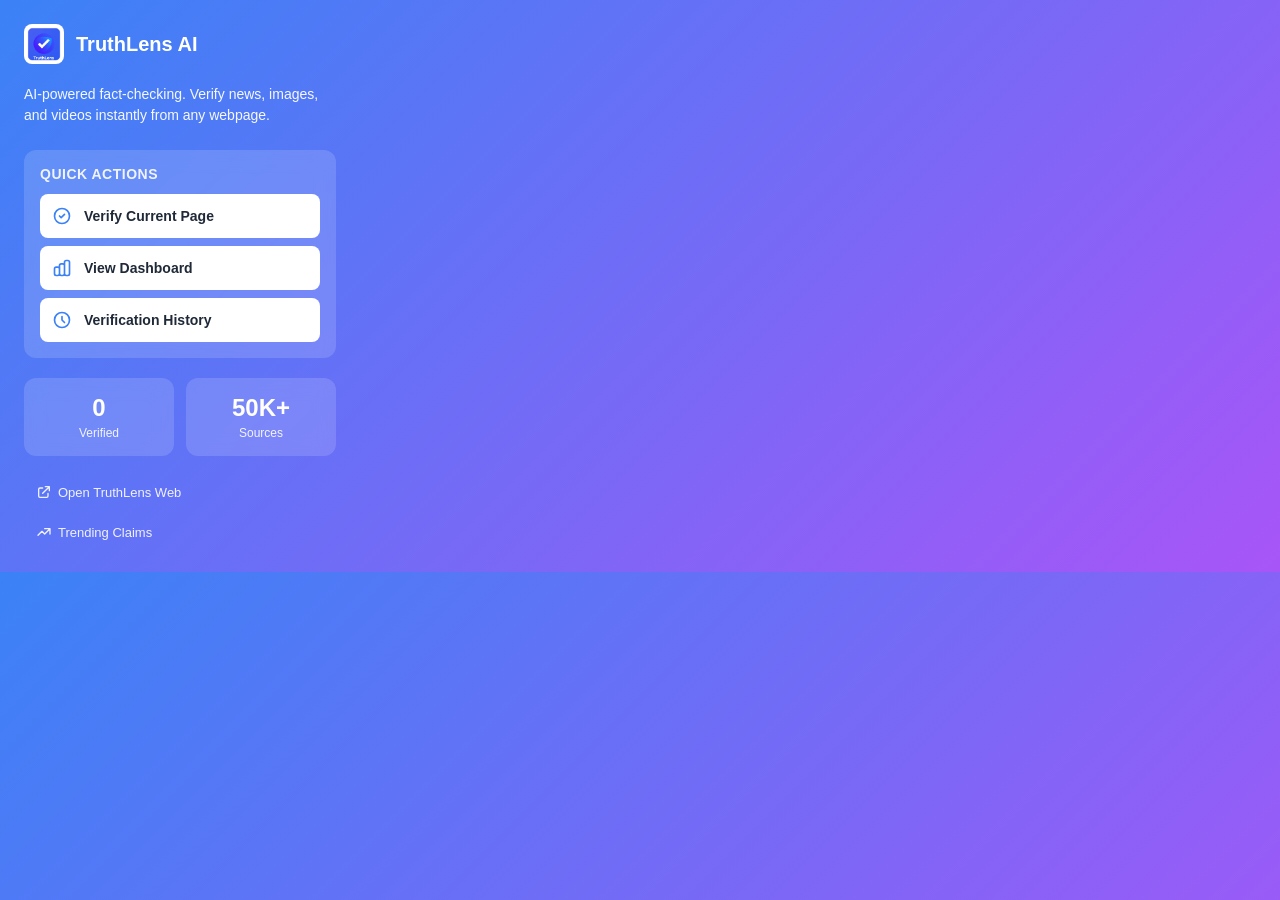
==== browser-extension/popup.html @ 5ce4b099 "Browser extension with one-click verification" ====
<!DOCTYPE html>
<html lang="en">
<head>
  <meta charset="UTF-8">
  <meta name="viewport" content="width=device-width, initial-scale=1.0">
  <title>TruthLens AI</title>
  <style>
    * {
      margin: 0;
      padding: 0;
      box-sizing: border-box;
    }

    body {
      width: 360px;
      font-family: -apple-system, BlinkMacSystemFont, 'Segoe UI', sans-serif;
      background: linear-gradient(135deg, #3b82f6 0%, #a855f7 100%);
      color: white;
    }

    .container {
      padding: 24px;
    }

    .logo {
      display: flex;
      align-items: center;
      gap: 12px;
      margin-bottom: 20px;
    }

    .logo img {
      width: 40px;
      height: 40px;
      border-radius: 8px;
    }

    .logo h1 {
      font-size: 20px;
      font-weight: 700;
    }

    .tagline {
      font-size: 14px;
      opacity: 0.95;
      margin-bottom: 24px;
      line-height: 1.5;
    }

    .quick-actions {
      background: rgba(255, 255, 255, 0.15);
      backdrop-filter: blur(10px);
      border-radius: 12px;
      padding: 16px;
      margin-bottom: 20px;
    }

    .quick-actions h2 {
      font-size: 14px;
      font-weight: 700;
      text-transform: uppercase;
      letter-spacing: 0.5px;
      margin-bottom: 12px;
      opacity: 0.9;
    }

    .action-btn {
      display: flex;
      align-items: center;
      gap: 12px;
      width: 100%;
      padding: 12px;
      background: white;
      color: #1f2937;
      border: none;
      border-radius: 8px;
      cursor: pointer;
      font-size: 14px;
      font-weight: 600;
      margin-bottom: 8px;
      transition: transform 0.2s, box-shadow 0.2s;
    }

    .action-btn:last-child {
      margin-bottom: 0;
    }

    .action-btn:hover {
      transform: translateY(-2px);
      box-shadow: 0 4px 12px rgba(0, 0, 0, 0.15);
    }

    .action-btn svg {
      width: 20px;
      height: 20px;
      color: #3b82f6;
    }

    .stats {
      display: grid;
      grid-template-columns: 1fr 1fr;
      gap: 12px;
      margin-bottom: 20px;
    }

    .stat-card {
      background: rgba(255, 255, 255, 0.15);
      backdrop-filter: blur(10px);
      border-radius: 12px;
      padding: 16px;
      text-align: center;
    }

    .stat-value {
      font-size: 24px;
      font-weight: 800;
      margin-bottom: 4px;
    }

    .stat-label {
      font-size: 12px;
      opacity: 0.9;
    }

    .footer-links {
      display: flex;
      flex-direction: column;
      gap: 8px;
    }

    .footer-link {
      color: white;
      text-decoration: none;
      font-size: 13px;
      opacity: 0.9;
      display: flex;
      align-items: center;
      gap: 6px;
      padding: 8px 12px;
      border-radius: 6px;
      transition: background 0.2s;
    }

    .footer-link:hover {
      background: rgba(255, 255, 255, 0.15);
      opacity: 1;
    }

    .footer-link svg {
      width: 16px;
      height: 16px;
    }
  </style>
</head>
<body>
  <div class="container">
    <div class="logo">
      <img src="icons/icon-48.png" alt="TruthLens AI">
      <h1>TruthLens AI</h1>
    </div>

    <p class="tagline">
      AI-powered fact-checking. Verify news, images, and videos instantly from any webpage.
    </p>

    <div class="quick-actions">
      <h2>Quick Actions</h2>
      <button class="action-btn" id="verify-current">
        <svg fill="none" viewBox="0 0 24 24" stroke="currentColor">
          <path stroke-linecap="round" stroke-linejoin="round" stroke-width="2" d="M9 12l2 2 4-4m6 2a9 9 0 11-18 0 9 9 0 0118 0z"/>
        </svg>
        Verify Current Page
      </button>
      <button class="action-btn" id="open-dashboard">
        <svg fill="none" viewBox="0 0 24 24" stroke="currentColor">
          <path stroke-linecap="round" stroke-linejoin="round" stroke-width="2" d="M9 19v-6a2 2 0 00-2-2H5a2 2 0 00-2 2v6a2 2 0 002 2h2a2 2 0 002-2zm0 0V9a2 2 0 012-2h2a2 2 0 012 2v10m-6 0a2 2 0 002 2h2a2 2 0 002-2m0 0V5a2 2 0 012-2h2a2 2 0 012 2v14a2 2 0 01-2 2h-2a2 2 0 01-2-2z"/>
        </svg>
        View Dashboard
      </button>
      <button class="action-btn" id="view-history">
        <svg fill="none" viewBox="0 0 24 24" stroke="currentColor">
          <path stroke-linecap="round" stroke-linejoin="round" stroke-width="2" d="M12 8v4l3 3m6-3a9 9 0 11-18 0 9 9 0 0118 0z"/>
        </svg>
        Verification History
      </button>
    </div>

    <div class="stats">
      <div class="stat-card">
        <div class="stat-value" id="total-verifications">0</div>
        <div class="stat-label">Verified</div>
      </div>
      <div class="stat-card">
        <div class="stat-value">50K+</div>
        <div class="stat-label">Sources</div>
      </div>
    </div>

    <div class="footer-links">
      <a href="https://truthlens.ai" target="_blank" class="footer-link">
        <svg fill="none" viewBox="0 0 24 24" stroke="currentColor">
          <path stroke-linecap="round" stroke-linejoin="round" stroke-width="2" d="M10 6H6a2 2 0 00-2 2v10a2 2 0 002 2h10a2 2 0 002-2v-4M14 4h6m0 0v6m0-6L10 14"/>
        </svg>
        Open TruthLens Web
      </a>
      <a href="https://truthlens.ai/trending" target="_blank" class="footer-link">
        <svg fill="none" viewBox="0 0 24 24" stroke="currentColor">
          <path stroke-linecap="round" stroke-linejoin="round" stroke-width="2" d="M13 7h8m0 0v8m0-8l-8 8-4-4-6 6"/>
        </svg>
        Trending Claims
      </a>
    </div>
  </div>

  <script src="popup.js"></script>
</body>
</html>
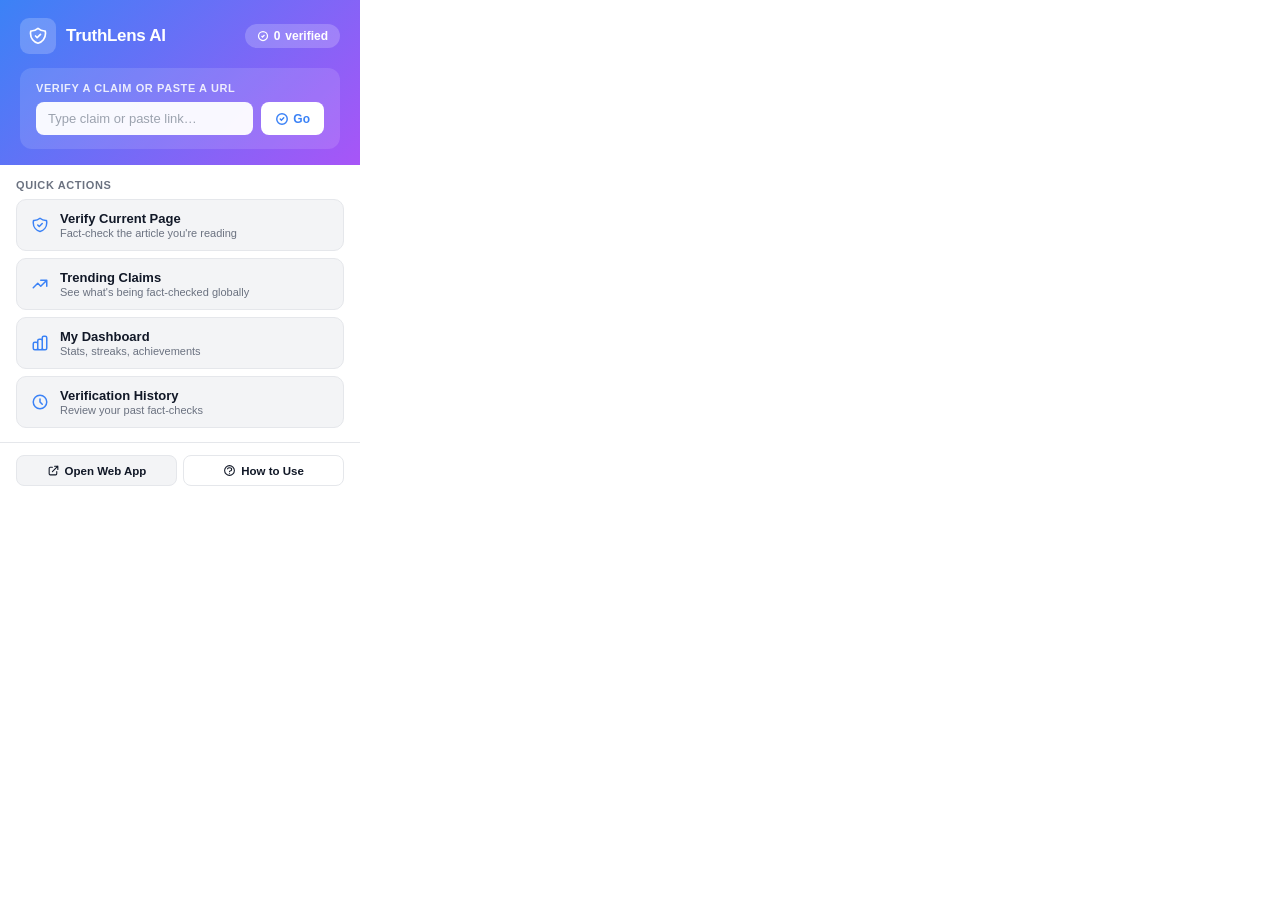
==== commit 9a8f9cf0: "Browser Extension v2.0 – Complete Rewrite" ====
--- a/browser-extension/popup.html
+++ b/browser-extension/popup.html
@@ -5,211 +5,415 @@
   <meta name="viewport" content="width=device-width, initial-scale=1.0">
   <title>TruthLens AI</title>
   <style>
-    * {
-      margin: 0;
-      padding: 0;
-      box-sizing: border-box;
+    *, *::before, *::after { box-sizing: border-box; margin: 0; padding: 0; }
+
+    :root {
+      --brand-blue: #3b82f6;
+      --brand-purple: #a855f7;
+      --brand-grad: linear-gradient(135deg, #3b82f6 0%, #a855f7 100%);
+      --surface: #fff;
+      --muted: #f3f4f6;
+      --border: #e5e7eb;
+      --text: #111827;
+      --text-sub: #6b7280;
+      --radius: 10px;
     }
 
     body {
       width: 360px;
-      font-family: -apple-system, BlinkMacSystemFont, 'Segoe UI', sans-serif;
-      background: linear-gradient(135deg, #3b82f6 0%, #a855f7 100%);
-      color: white;
-    }
-
-    .container {
-      padding: 24px;
-    }
-
-    .logo {
-      display: flex;
-      align-items: center;
-      gap: 12px;
-      margin-bottom: 20px;
-    }
-
-    .logo img {
-      width: 40px;
-      height: 40px;
-      border-radius: 8px;
-    }
-
-    .logo h1 {
-      font-size: 20px;
+      min-height: 400px;
+      font-family: -apple-system, BlinkMacSystemFont, 'Segoe UI', Roboto, sans-serif;
+      background: var(--surface);
+      color: var(--text);
+      font-size: 14px;
+    }
+
+    /* ── Header ── */
+    .header {
+      background: var(--brand-grad);
+      padding: 18px 20px 16px;
+      color: #fff;
+    }
+    .header-top {
+      display: flex;
+      align-items: center;
+      justify-content: space-between;
+      margin-bottom: 14px;
+    }
+    .brand {
+      display: flex;
+      align-items: center;
+      gap: 10px;
+    }
+    .brand-icon {
+      width: 36px;
+      height: 36px;
+      background: rgba(255,255,255,0.2);
+      border-radius: 9px;
+      display: flex;
+      align-items: center;
+      justify-content: center;
+    }
+    .brand h1 {
+      font-size: 17px;
+      font-weight: 800;
+      letter-spacing: -0.3px;
+    }
+    .stat-chip {
+      background: rgba(255,255,255,0.2);
+      border-radius: 20px;
+      padding: 5px 12px;
+      font-size: 12px;
       font-weight: 700;
-    }
-
-    .tagline {
-      font-size: 14px;
-      opacity: 0.95;
-      margin-bottom: 24px;
-      line-height: 1.5;
-    }
-
-    .quick-actions {
-      background: rgba(255, 255, 255, 0.15);
-      backdrop-filter: blur(10px);
+      display: flex;
+      align-items: center;
+      gap: 5px;
+    }
+
+    /* ── Quick Input ── */
+    .quick-input-section {
+      padding: 14px 16px;
+      background: rgba(255,255,255,0.12);
       border-radius: 12px;
-      padding: 16px;
-      margin-bottom: 20px;
-    }
-
-    .quick-actions h2 {
-      font-size: 14px;
+    }
+    .quick-input-label {
+      font-size: 11px;
       font-weight: 700;
       text-transform: uppercase;
-      letter-spacing: 0.5px;
-      margin-bottom: 12px;
-      opacity: 0.9;
-    }
-
-    .action-btn {
-      display: flex;
-      align-items: center;
-      gap: 12px;
-      width: 100%;
-      padding: 12px;
-      background: white;
-      color: #1f2937;
+      letter-spacing: 0.6px;
+      opacity: 0.85;
+      margin-bottom: 8px;
+    }
+    .quick-input-row {
+      display: flex;
+      gap: 8px;
+    }
+    .quick-input {
+      flex: 1;
+      padding: 9px 12px;
+      background: rgba(255,255,255,0.95);
       border: none;
       border-radius: 8px;
+      font-size: 13px;
+      color: #111827;
+      outline: none;
+      font-family: inherit;
+    }
+    .quick-input::placeholder { color: #9ca3af; }
+    .quick-verify-btn {
+      padding: 9px 14px;
+      background: #fff;
+      color: #3b82f6;
+      border: none;
+      border-radius: 8px;
+      font-size: 12px;
+      font-weight: 700;
       cursor: pointer;
-      font-size: 14px;
+      display: flex;
+      align-items: center;
+      gap: 4px;
+      transition: background 0.15s;
+    }
+    .quick-verify-btn:hover { background: #eff6ff; }
+    .quick-verify-btn:disabled { opacity: 0.5; cursor: not-allowed; }
+
+    /* ── Body ── */
+    .body { padding: 14px 16px; display: flex; flex-direction: column; gap: 14px; }
+
+    /* ── Quick Actions ── */
+    .section-title {
+      font-size: 11px;
+      font-weight: 700;
+      text-transform: uppercase;
+      letter-spacing: 0.6px;
+      color: var(--text-sub);
+      margin-bottom: 8px;
+    }
+
+    .action-grid {
+      display: flex;
+      flex-direction: column;
+      gap: 7px;
+    }
+
+    .action-btn {
+      display: flex;
+      align-items: center;
+      gap: 11px;
+      width: 100%;
+      padding: 11px 14px;
+      background: var(--muted);
+      border: 1.5px solid var(--border);
+      border-radius: var(--radius);
+      cursor: pointer;
+      font-size: 13px;
       font-weight: 600;
-      margin-bottom: 8px;
-      transition: transform 0.2s, box-shadow 0.2s;
-    }
-
-    .action-btn:last-child {
-      margin-bottom: 0;
-    }
-
+      color: var(--text);
+      transition: background 0.15s, border-color 0.15s, transform 0.15s;
+      font-family: inherit;
+      text-align: left;
+    }
     .action-btn:hover {
-      transform: translateY(-2px);
-      box-shadow: 0 4px 12px rgba(0, 0, 0, 0.15);
-    }
-
+      background: #eff6ff;
+      border-color: #bfdbfe;
+      transform: translateX(2px);
+    }
     .action-btn svg {
-      width: 20px;
-      height: 20px;
-      color: #3b82f6;
-    }
-
-    .stats {
-      display: grid;
-      grid-template-columns: 1fr 1fr;
-      gap: 12px;
-      margin-bottom: 20px;
-    }
-
-    .stat-card {
-      background: rgba(255, 255, 255, 0.15);
-      backdrop-filter: blur(10px);
-      border-radius: 12px;
-      padding: 16px;
-      text-align: center;
-    }
-
-    .stat-value {
-      font-size: 24px;
+      width: 18px;
+      height: 18px;
+      color: var(--brand-blue);
+      flex-shrink: 0;
+    }
+    .action-btn .btn-desc {
+      font-size: 11px;
+      color: var(--text-sub);
+      font-weight: 400;
+      display: block;
+      margin-top: 1px;
+    }
+
+    /* ── Inline Result (in popup) ── */
+    #popup-result { display: none; }
+    #popup-result.visible { display: block; }
+
+    .popup-loading {
+      display: flex;
+      align-items: center;
+      gap: 10px;
+      padding: 12px 14px;
+      background: #eff6ff;
+      border-radius: var(--radius);
+      border: 1px solid #bfdbfe;
+    }
+    .spinner-sm {
+      width: 18px; height: 18px;
+      border: 2.5px solid #bfdbfe;
+      border-top-color: #3b82f6;
+      border-radius: 50%;
+      animation: spin 0.7s linear infinite;
+      flex-shrink: 0;
+    }
+    @keyframes spin { to { transform: rotate(360deg); } }
+    .popup-loading span { font-size: 13px; color: #1d4ed8; font-weight: 600; }
+
+    .popup-result-card {
+      border-radius: var(--radius);
+      overflow: hidden;
+      border: 1.5px solid var(--border);
+    }
+    .popup-score-row {
+      display: flex;
+      align-items: center;
+      justify-content: space-between;
+      padding: 12px 14px;
+    }
+    .popup-score-val {
+      font-size: 28px;
+      font-weight: 900;
+    }
+    .popup-status-badge {
+      font-size: 11px;
       font-weight: 800;
-      margin-bottom: 4px;
-    }
-
-    .stat-label {
+      letter-spacing: 0.5px;
+      padding: 5px 12px;
+      border-radius: 20px;
+    }
+    .popup-claim-text {
+      padding: 0 14px 10px;
+      font-size: 12.5px;
+      color: var(--text-sub);
+      line-height: 1.5;
+      font-style: italic;
+      border-bottom: 1px solid var(--border);
+    }
+    .popup-explanation {
+      padding: 10px 14px;
+      font-size: 12.5px;
+      color: #374151;
+      line-height: 1.6;
+      max-height: 80px;
+      overflow: hidden;
+    }
+    .popup-actions {
+      display: flex;
+      gap: 6px;
+      padding: 10px 14px;
+      background: var(--muted);
+      border-top: 1px solid var(--border);
+    }
+    .popup-action-btn {
+      flex: 1;
+      padding: 8px;
+      border-radius: 7px;
       font-size: 12px;
-      opacity: 0.9;
-    }
-
-    .footer-links {
+      font-weight: 700;
+      cursor: pointer;
+      border: none;
+      font-family: inherit;
+      transition: opacity 0.15s;
+    }
+    .popup-action-btn:hover { opacity: 0.85; }
+    .popup-action-primary {
+      background: var(--brand-grad);
+      color: #fff;
+    }
+    .popup-action-secondary {
+      background: #fff;
+      color: var(--brand-blue);
+      border: 1.5px solid #bfdbfe;
+    }
+
+    /* ── Recent Verifications ── */
+    .recent-list {
       display: flex;
       flex-direction: column;
-      gap: 8px;
-    }
-
+      gap: 6px;
+    }
+    .recent-item {
+      display: flex;
+      align-items: center;
+      justify-content: space-between;
+      padding: 9px 12px;
+      background: var(--muted);
+      border-radius: 8px;
+      cursor: pointer;
+      transition: background 0.15s;
+      border: 1px solid transparent;
+    }
+    .recent-item:hover { background: #eff6ff; border-color: #bfdbfe; }
+    .recent-claim {
+      font-size: 12px;
+      color: #374151;
+      flex: 1;
+      white-space: nowrap;
+      overflow: hidden;
+      text-overflow: ellipsis;
+      padding-right: 10px;
+    }
+    .recent-score {
+      font-size: 12px;
+      font-weight: 800;
+      flex-shrink: 0;
+    }
+
+    /* ── Footer ── */
+    .footer {
+      padding: 12px 16px;
+      border-top: 1px solid var(--border);
+      display: flex;
+      gap: 6px;
+    }
     .footer-link {
-      color: white;
+      flex: 1;
+      display: flex;
+      align-items: center;
+      justify-content: center;
+      gap: 5px;
+      padding: 8px;
+      background: var(--muted);
+      border-radius: 8px;
+      color: var(--text);
       text-decoration: none;
-      font-size: 13px;
-      opacity: 0.9;
-      display: flex;
-      align-items: center;
-      gap: 6px;
-      padding: 8px 12px;
-      border-radius: 6px;
-      transition: background 0.2s;
-    }
-
-    .footer-link:hover {
-      background: rgba(255, 255, 255, 0.15);
-      opacity: 1;
-    }
-
-    .footer-link svg {
-      width: 16px;
-      height: 16px;
-    }
+      font-size: 11.5px;
+      font-weight: 600;
+      cursor: pointer;
+      border: 1px solid var(--border);
+      transition: background 0.15s;
+    }
+    .footer-link:hover { background: #eff6ff; border-color: #bfdbfe; }
   </style>
 </head>
 <body>
-  <div class="container">
-    <div class="logo">
-      <img src="icons/icon-48.png" alt="TruthLens AI">
-      <h1>TruthLens AI</h1>
-    </div>
-
-    <p class="tagline">
-      AI-powered fact-checking. Verify news, images, and videos instantly from any webpage.
-    </p>
-
-    <div class="quick-actions">
-      <h2>Quick Actions</h2>
-      <button class="action-btn" id="verify-current">
-        <svg fill="none" viewBox="0 0 24 24" stroke="currentColor">
-          <path stroke-linecap="round" stroke-linejoin="round" stroke-width="2" d="M9 12l2 2 4-4m6 2a9 9 0 11-18 0 9 9 0 0118 0z"/>
-        </svg>
-        Verify Current Page
-      </button>
-      <button class="action-btn" id="open-dashboard">
-        <svg fill="none" viewBox="0 0 24 24" stroke="currentColor">
-          <path stroke-linecap="round" stroke-linejoin="round" stroke-width="2" d="M9 19v-6a2 2 0 00-2-2H5a2 2 0 00-2 2v6a2 2 0 002 2h2a2 2 0 002-2zm0 0V9a2 2 0 012-2h2a2 2 0 012 2v10m-6 0a2 2 0 002 2h2a2 2 0 002-2m0 0V5a2 2 0 012-2h2a2 2 0 012 2v14a2 2 0 01-2 2h-2a2 2 0 01-2-2z"/>
-        </svg>
-        View Dashboard
-      </button>
-      <button class="action-btn" id="view-history">
-        <svg fill="none" viewBox="0 0 24 24" stroke="currentColor">
-          <path stroke-linecap="round" stroke-linejoin="round" stroke-width="2" d="M12 8v4l3 3m6-3a9 9 0 11-18 0 9 9 0 0118 0z"/>
-        </svg>
-        Verification History
-      </button>
-    </div>
-
-    <div class="stats">
-      <div class="stat-card">
-        <div class="stat-value" id="total-verifications">0</div>
-        <div class="stat-label">Verified</div>
+
+  <!-- ── Header ── -->
+  <div class="header">
+    <div class="header-top">
+      <div class="brand">
+        <div class="brand-icon">
+          <svg width="20" height="20" viewBox="0 0 24 24" fill="none">
+            <path d="M9 12l2 2 4-4m5.618-4.016A11.955 11.955 0 0112 2.944a11.955 11.955 0 01-8.618 3.04A12.02 12.02 0 003 9c0 5.591 3.824 10.29 9 11.622 5.176-1.332 9-6.03 9-11.622 0-1.042-.133-2.052-.382-3.016z" stroke="white" stroke-width="2" stroke-linecap="round" stroke-linejoin="round"/>
+          </svg>
+        </div>
+        <h1>TruthLens AI</h1>
       </div>
-      <div class="stat-card">
-        <div class="stat-value">50K+</div>
-        <div class="stat-label">Sources</div>
+      <div class="stat-chip">
+        <svg width="12" height="12" viewBox="0 0 24 24" fill="none"><path d="M9 12l2 2 4-4m6 2a9 9 0 11-18 0 9 9 0 0118 0z" stroke="currentColor" stroke-width="2.5"/></svg>
+        <span id="total-count">0</span> verified
       </div>
     </div>
 
-    <div class="footer-links">
-      <a href="https://truthlens.ai" target="_blank" class="footer-link">
-        <svg fill="none" viewBox="0 0 24 24" stroke="currentColor">
-          <path stroke-linecap="round" stroke-linejoin="round" stroke-width="2" d="M10 6H6a2 2 0 00-2 2v10a2 2 0 002 2h10a2 2 0 002-2v-4M14 4h6m0 0v6m0-6L10 14"/>
-        </svg>
-        Open TruthLens Web
-      </a>
-      <a href="https://truthlens.ai/trending" target="_blank" class="footer-link">
-        <svg fill="none" viewBox="0 0 24 24" stroke="currentColor">
-          <path stroke-linecap="round" stroke-linejoin="round" stroke-width="2" d="M13 7h8m0 0v8m0-8l-8 8-4-4-6 6"/>
-        </svg>
-        Trending Claims
-      </a>
+    <!-- Quick Verify Input -->
+    <div class="quick-input-section">
+      <div class="quick-input-label">Verify a claim or paste a URL</div>
+      <div class="quick-input-row">
+        <input type="text" class="quick-input" id="claim-input" placeholder="Type claim or paste link…" autocomplete="off"/>
+        <button class="quick-verify-btn" id="quick-verify-btn">
+          <svg width="14" height="14" viewBox="0 0 24 24" fill="none"><path d="M9 12l2 2 4-4m6 2a9 9 0 11-18 0 9 9 0 0118 0z" stroke="currentColor" stroke-width="2.5" stroke-linecap="round"/></svg>
+          Go
+        </button>
+      </div>
     </div>
+  </div>
+
+  <!-- ── Body ── -->
+  <div class="body">
+
+    <!-- Inline Result Area -->
+    <div id="popup-result"></div>
+
+    <!-- Quick Actions -->
+    <div>
+      <div class="section-title">Quick Actions</div>
+      <div class="action-grid">
+        <button class="action-btn" id="verify-current">
+          <svg viewBox="0 0 24 24" fill="none" stroke="currentColor"><path d="M9 12l2 2 4-4m5.618-4.016A11.955 11.955 0 0112 2.944a11.955 11.955 0 01-8.618 3.04A12.02 12.02 0 003 9c0 5.591 3.824 10.29 9 11.622 5.176-1.332 9-6.03 9-11.622 0-1.042-.133-2.052-.382-3.016z" stroke-width="2" stroke-linecap="round" stroke-linejoin="round"/></svg>
+          <div>
+            Verify Current Page
+            <span class="btn-desc">Fact-check the article you're reading</span>
+          </div>
+        </button>
+        <button class="action-btn" id="open-trending">
+          <svg viewBox="0 0 24 24" fill="none" stroke="currentColor"><path d="M13 7h8m0 0v8m0-8l-8 8-4-4-6 6" stroke-width="2" stroke-linecap="round" stroke-linejoin="round"/></svg>
+          <div>
+            Trending Claims
+            <span class="btn-desc">See what's being fact-checked globally</span>
+          </div>
+        </button>
+        <button class="action-btn" id="open-dashboard">
+          <svg viewBox="0 0 24 24" fill="none" stroke="currentColor"><path d="M9 19v-6a2 2 0 00-2-2H5a2 2 0 00-2 2v6a2 2 0 002 2h2a2 2 0 002-2zm0 0V9a2 2 0 012-2h2a2 2 0 012 2v10m-6 0a2 2 0 002 2h2a2 2 0 002-2m0 0V5a2 2 0 012-2h2a2 2 0 012 2v14a2 2 0 01-2 2h-2a2 2 0 01-2-2z" stroke-width="2" stroke-linecap="round" stroke-linejoin="round"/></svg>
+          <div>
+            My Dashboard
+            <span class="btn-desc">Stats, streaks, achievements</span>
+          </div>
+        </button>
+        <button class="action-btn" id="view-history">
+          <svg viewBox="0 0 24 24" fill="none" stroke="currentColor"><path d="M12 8v4l3 3m6-3a9 9 0 11-18 0 9 9 0 0118 0z" stroke-width="2" stroke-linecap="round" stroke-linejoin="round"/></svg>
+          <div>
+            Verification History
+            <span class="btn-desc">Review your past fact-checks</span>
+          </div>
+        </button>
+      </div>
+    </div>
+
+    <!-- Recent Verifications -->
+    <div id="recent-section" style="display:none">
+      <div class="section-title">Recent Verifications</div>
+      <div class="recent-list" id="recent-list"></div>
+    </div>
+
+  </div>
+
+  <!-- ── Footer ── -->
+  <div class="footer">
+    <a class="footer-link" id="open-web">
+      <svg width="13" height="13" viewBox="0 0 24 24" fill="none"><path d="M10 6H6a2 2 0 00-2 2v10a2 2 0 002 2h10a2 2 0 002-2v-4M14 4h6m0 0v6m0-6L10 14" stroke="currentColor" stroke-width="2" stroke-linecap="round"/></svg>
+      Open Web App
+    </a>
+    <button class="footer-link" id="btn-help" style="background:none;cursor:pointer;">
+      <svg width="13" height="13" viewBox="0 0 24 24" fill="none"><path d="M8.228 9c.549-1.165 2.03-2 3.772-2 2.21 0 4 1.343 4 3 0 1.4-1.278 2.575-3.006 2.907-.542.104-.994.54-.994 1.093m0 3h.01M21 12a9 9 0 11-18 0 9 9 0 0118 0z" stroke="currentColor" stroke-width="2" stroke-linecap="round"/></svg>
+      How to Use
+    </button>
   </div>
 
   <script src="popup.js"></script>
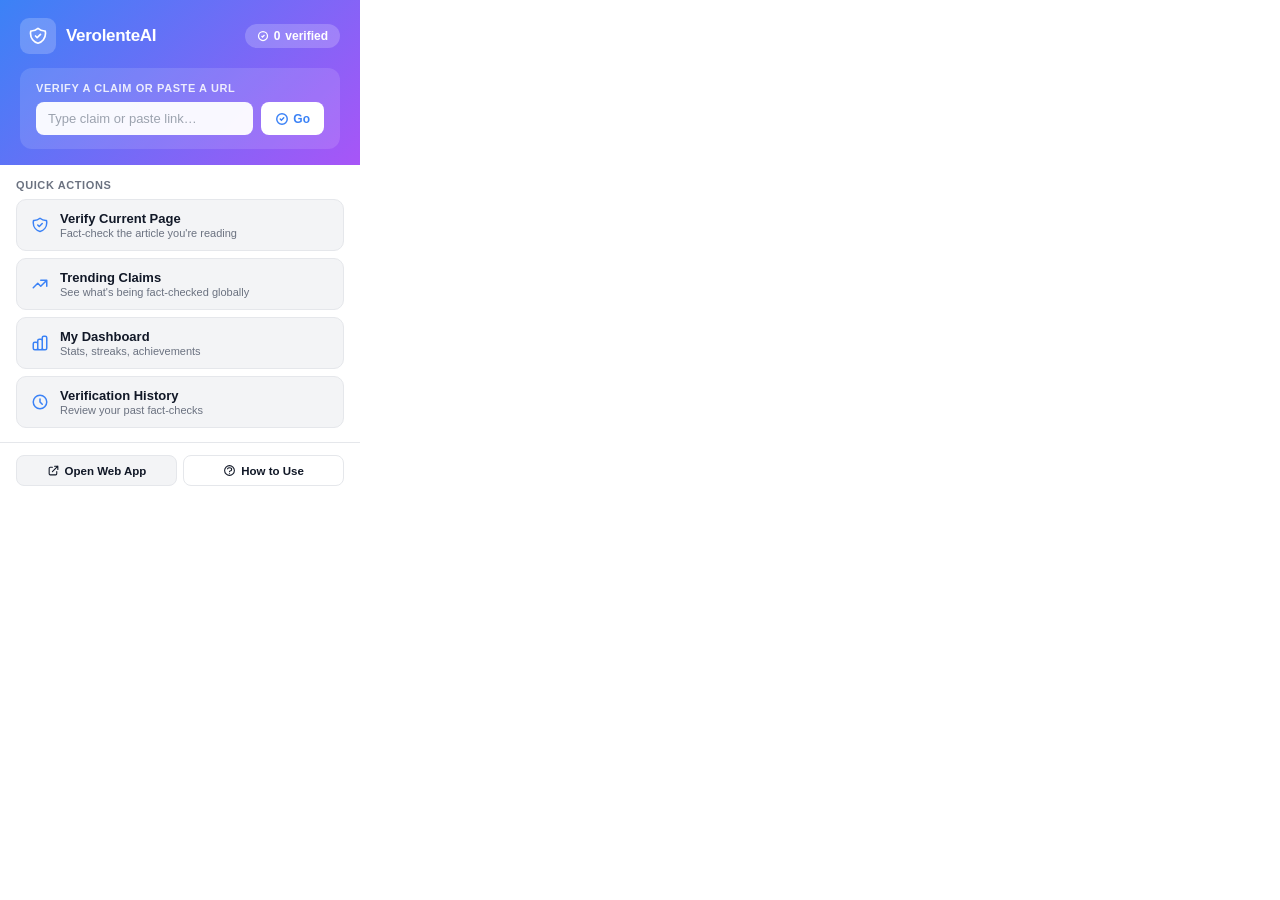
==== commit 4e75d349: "Rebrand TruthLens AI → VerolenteAI" ====
--- a/browser-extension/popup.html
+++ b/browser-extension/popup.html
@@ -3,7 +3,7 @@
 <head>
   <meta charset="UTF-8">
   <meta name="viewport" content="width=device-width, initial-scale=1.0">
-  <title>TruthLens AI</title>
+  <title>VerolenteAI</title>
   <style>
     *, *::before, *::after { box-sizing: border-box; margin: 0; padding: 0; }
 
@@ -334,7 +334,7 @@
             <path d="M9 12l2 2 4-4m5.618-4.016A11.955 11.955 0 0112 2.944a11.955 11.955 0 01-8.618 3.04A12.02 12.02 0 003 9c0 5.591 3.824 10.29 9 11.622 5.176-1.332 9-6.03 9-11.622 0-1.042-.133-2.052-.382-3.016z" stroke="white" stroke-width="2" stroke-linecap="round" stroke-linejoin="round"/>
           </svg>
         </div>
-        <h1>TruthLens AI</h1>
+        <h1>VerolenteAI</h1>
       </div>
       <div class="stat-chip">
         <svg width="12" height="12" viewBox="0 0 24 24" fill="none"><path d="M9 12l2 2 4-4m6 2a9 9 0 11-18 0 9 9 0 0118 0z" stroke="currentColor" stroke-width="2.5"/></svg>
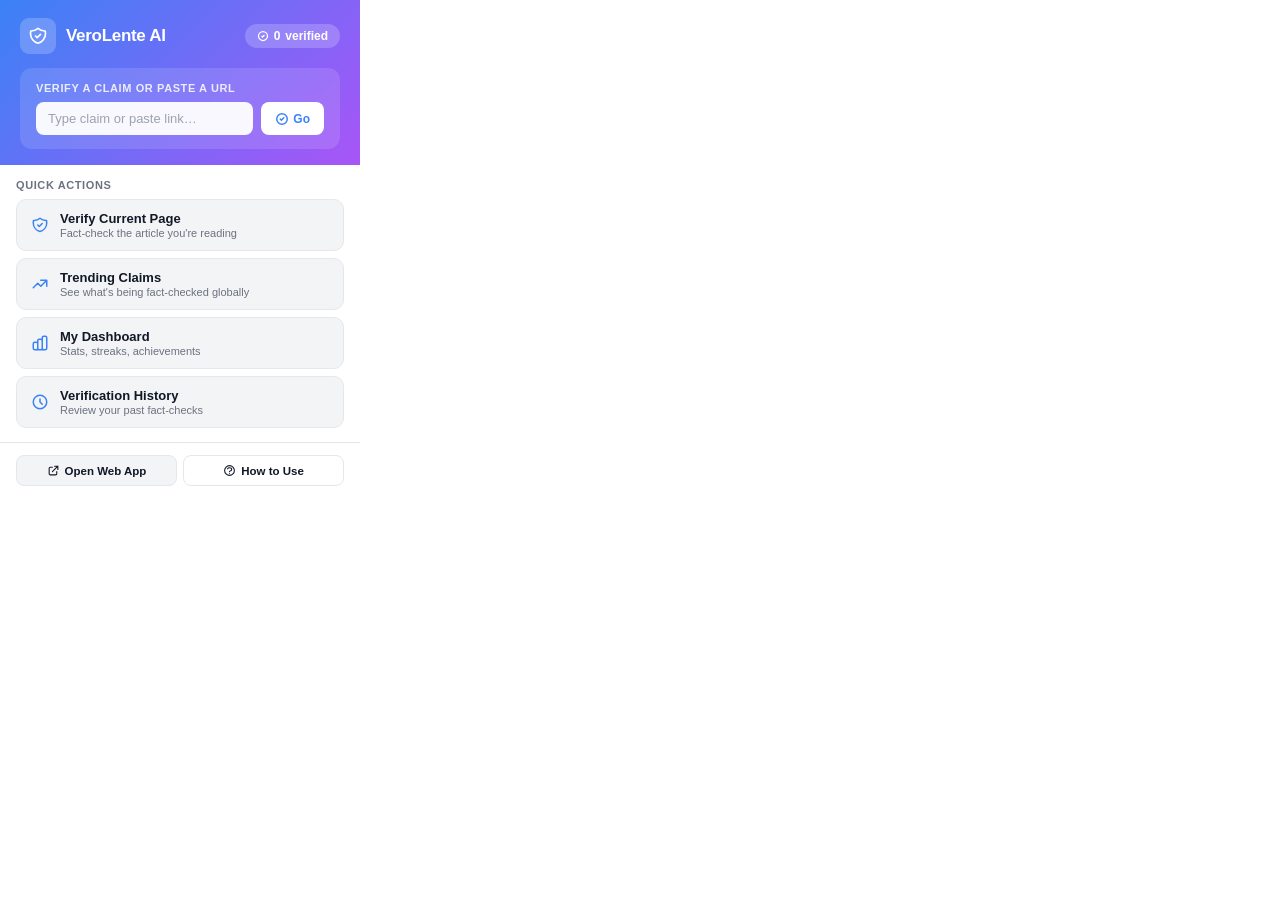
==== commit fac1c1ce: "Rebrand to VeroLente AI + Product Hunt section" ====
--- a/browser-extension/popup.html
+++ b/browser-extension/popup.html
@@ -3,7 +3,7 @@
 <head>
   <meta charset="UTF-8">
   <meta name="viewport" content="width=device-width, initial-scale=1.0">
-  <title>VerolenteAI</title>
+  <title>VeroLente AI</title>
   <style>
     *, *::before, *::after { box-sizing: border-box; margin: 0; padding: 0; }
 
@@ -334,7 +334,7 @@
             <path d="M9 12l2 2 4-4m5.618-4.016A11.955 11.955 0 0112 2.944a11.955 11.955 0 01-8.618 3.04A12.02 12.02 0 003 9c0 5.591 3.824 10.29 9 11.622 5.176-1.332 9-6.03 9-11.622 0-1.042-.133-2.052-.382-3.016z" stroke="white" stroke-width="2" stroke-linecap="round" stroke-linejoin="round"/>
           </svg>
         </div>
-        <h1>VerolenteAI</h1>
+        <h1>VeroLente AI</h1>
       </div>
       <div class="stat-chip">
         <svg width="12" height="12" viewBox="0 0 24 24" fill="none"><path d="M9 12l2 2 4-4m6 2a9 9 0 11-18 0 9 9 0 0118 0z" stroke="currentColor" stroke-width="2.5"/></svg>
